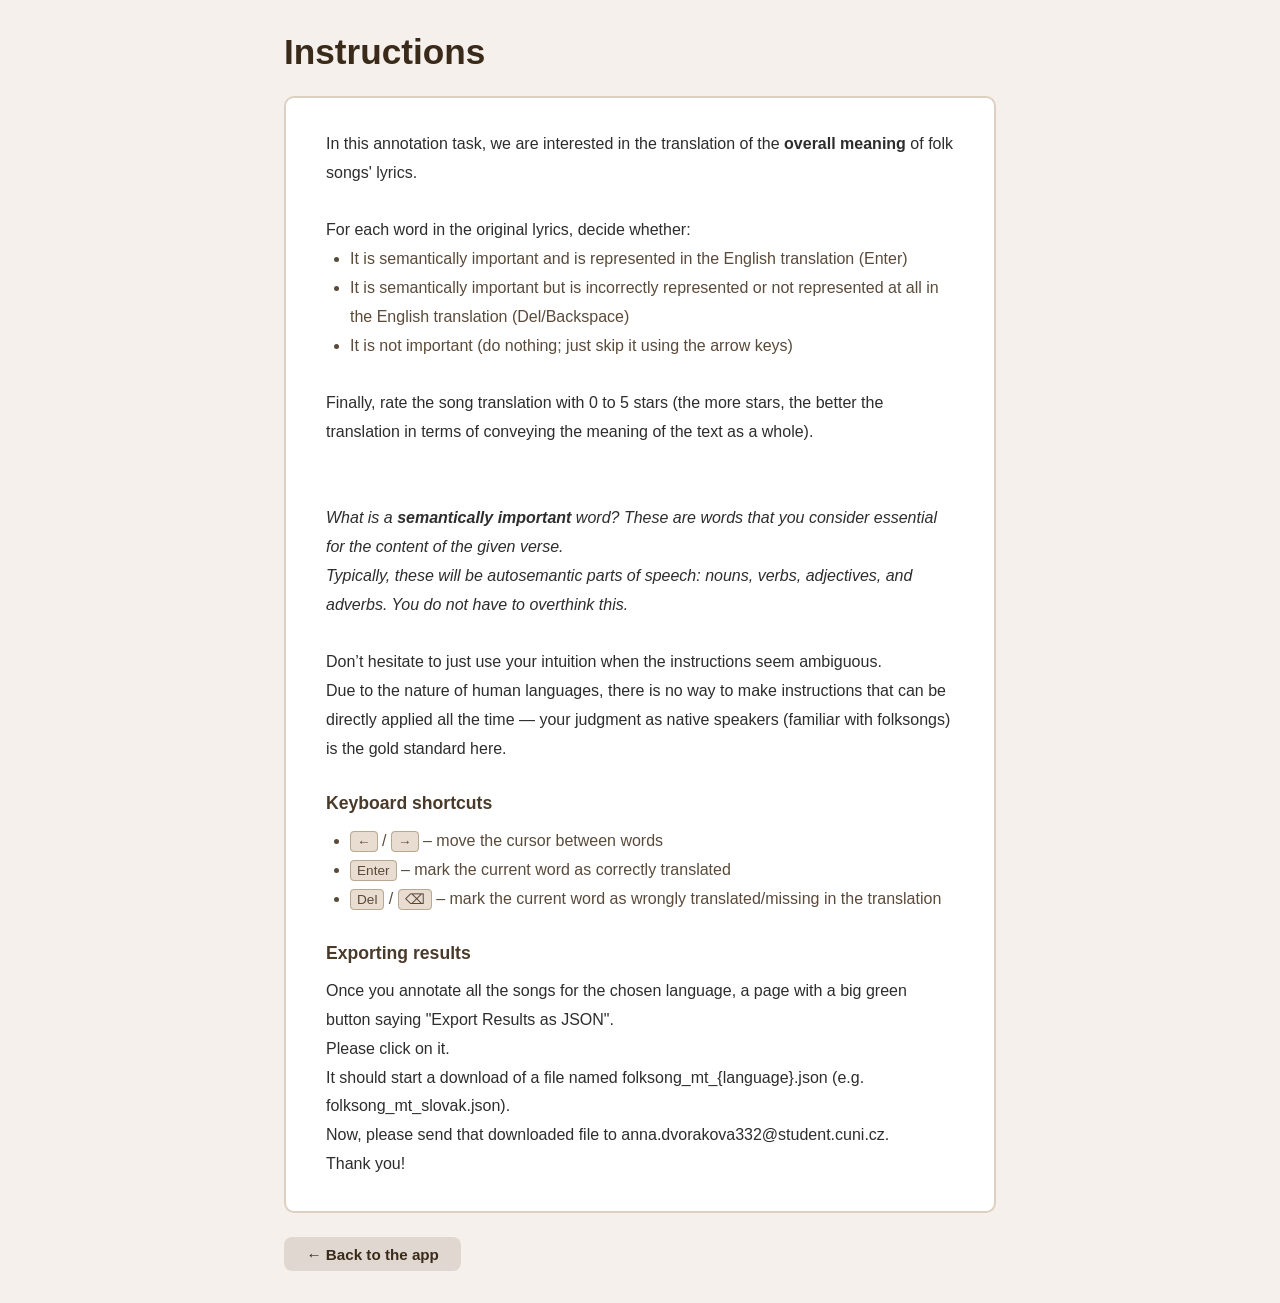
==== instructions.html @ 1cfa3228 "doc: clarify instructions" ====
<!DOCTYPE html>
<html lang="en">
<head>
  <meta charset="UTF-8">
  <meta name="viewport" content="width=device-width, initial-scale=1.0">
  <title>Instructions – Folksong MT Evaluation</title>
  <link rel="stylesheet" href="css/style.css">
</head>
<body>

  <div class="screen active">
    <div class="container instructions-container">
      <h1>Instructions</h1>

      <div class="instructions-content">
        In this annotation task, we are interested in the translation of the <b>overall meaning</b> of folk songs' lyrics.
        <br><br>
      For each word in the original lyrics, decide whether:<br>
        <ul>
          <li> It is semantically important and is represented in the English translation (Enter) </li>
          <li> It is semantically important but is incorrectly represented or not represented at all in the English translation (Del/Backspace)  </li>
          <li> It is not important (do nothing; just skip it using the arrow keys) </li>
        </ul>
        <br>
        Finally, rate the song translation with 0 to 5 stars (the more stars, the better the translation in terms of conveying the meaning of the text as a whole). <br>
        <br><br>
        <i>What is a <b>semantically important</b> word? These are words that you consider essential for the content of the given verse. <br>
        Typically, these will be autosemantic parts of speech: nouns, verbs, adjectives, and adverbs. You do not have to overthink this.</i> <br><br>
        
        Don’t hesitate to just use your intuition when the instructions seem ambiguous. <br>
        Due to the nature of human languages, 
        there is no way to make instructions that can be directly applied all the time — your judgment as native speakers (familiar with folksongs) 
        is the gold standard here.

        <h2>Keyboard shortcuts</h2>
        <ul>
          <li><kbd>←</kbd> / <kbd>→</kbd> – move the cursor between words</li>
          <li><kbd>Enter</kbd> – mark the current word as correctly translated</li>
          <li><kbd>Del</kbd> / <kbd>⌫</kbd> – mark the current word as wrongly translated/missing in the translation</li>
        </ul>

        <h2>Exporting results</h2>
        Once you annotate all the songs for the chosen language, a page with a big green button saying "Export Results as JSON". <br>
        Please click on it. <br> 
        It should start a download of a file named folksong_mt_{language}.json (e.g. folksong_mt_slovak.json). <br>
        Now, please send that downloaded file to anna.dvorakova332@student.cuni.cz. <br>
        Thank you!

      </div>
      <!-- ══════════════════════════════════════════════════════════════════ -->

      <a href="index.html" class="back-to-app-btn">← Back to the app</a>
    </div>
  </div>

</body>
</html>
---- css/style.css ----
*, *::before, *::after {
  box-sizing: border-box;
  margin: 0;
  padding: 0;
}

body {
  font-family: 'Segoe UI', Tahoma, Geneva, Verdana, sans-serif;
  background: #f5f0eb;
  color: #2d2d2d;
  min-height: 100vh;
}

.screen {
  display: none;
  min-height: 100vh;
}

.screen.active {
  display: block;
}

.container {
  max-width: 1100px;
  margin: 0 auto;
  padding: 2rem 1.5rem;
}

/* ── Language selection screen ── */
#lang-screen .container {
  display: flex;
  flex-direction: column;
  align-items: center;
  justify-content: center;
  min-height: 100vh;
  gap: 1.5rem;
}

h1 {
  font-size: 2.2rem;
  color: #3a2a1a;
}

.subtitle {
  color: #7a6a5a;
  font-size: 1.1rem;
}

.lang-form {
  display: flex;
  flex-direction: column;
  align-items: center;
  gap: 1rem;
  background: #fff;
  padding: 2rem 2.5rem;
  border-radius: 12px;
  box-shadow: 0 4px 20px rgba(0,0,0,0.1);
  min-width: 320px;
}

.lang-form label {
  font-size: 1rem;
  font-weight: 600;
  color: #4a3a2a;
}

select {
  width: 100%;
  padding: 0.6rem 1rem;
  border: 2px solid #c8b8a0;
  border-radius: 8px;
  font-size: 1rem;
  background: #faf7f3;
  color: #2d2d2d;
  cursor: pointer;
  outline: none;
  transition: border-color 0.2s;
}

select:focus {
  border-color: #8b5e3c;
}

button {
  padding: 0.65rem 1.8rem;
  border: none;
  border-radius: 8px;
  font-size: 1rem;
  cursor: pointer;
  transition: background 0.2s, transform 0.1s;
}

button:active {
  transform: scale(0.97);
}

#start-btn {
  background: #8b5e3c;
  color: #fff;
  width: 100%;
  font-weight: 600;
}

#start-btn:disabled {
  background: #c8b8a0;
  cursor: not-allowed;
}

#start-btn:not(:disabled):hover {
  background: #6e4a2c;
}

.resume-notice {
  background: #fff8e8;
  border: 1px solid #e0c880;
  border-radius: 8px;
  padding: 1rem 1.5rem;
  text-align: center;
  font-size: 0.95rem;
}

.resume-notice button {
  padding: 0.35rem 1rem;
  margin: 0 0.25rem;
  font-size: 0.9rem;
}

#resume-btn  { background: #8b5e3c; color: #fff; }
#resume-btn:hover  { background: #6e4a2c; }
#restart-btn { background: #e0e0e0; color: #333; }
#restart-btn:hover { background: #c8c8c8; }

.hidden { display: none !important; }

/* Instructions link on the language-selection screen */
.instructions-link {
  display: inline-block;
  padding: 0.5rem 1.4rem;
  border-radius: 8px;
  font-size: 0.95rem;
  background: #e0d8d0;
  color: #3a2a1a;
  text-decoration: none;
  font-weight: 600;
  transition: background 0.2s;
}

.instructions-link:hover { background: #c8c0b8; }

/* ── Evaluation screen ── */
.eval-header {
  display: flex;
  justify-content: space-between;
  align-items: center;
  flex-wrap: wrap;
  gap: 0.75rem;
  padding-bottom: 1rem;
  border-bottom: 2px solid #ddd0c0;
  margin-bottom: 1.5rem;
}

.song-title {
  font-size: 1.3rem;
  font-weight: 700;
  color: #3a2a1a;
}

.progress-label {
  font-size: 0.95rem;
  color: #7a6a5a;
  margin-left: 0.75rem;
}

.controls-info {
  display: flex;
  align-items: center;
  gap: 0.75rem;
  flex-wrap: wrap;
}

.key-hint {
  font-size: 0.9rem;
  color: #5a4a3a;
}

kbd {
  background: #e8ddd0;
  border: 1px solid #b8a890;
  border-radius: 4px;
  padding: 2px 6px;
  font-size: 0.85rem;
  font-family: inherit;
}

.export-btn, .change-lang-btn {
  padding: 0.4rem 1rem;
  font-size: 0.9rem;
  border-radius: 6px;
}

.export-btn {
  background: #4a7a4a;
  color: #fff;
}

.export-btn:hover { background: #386038; }

/* Instructions button in the eval-screen header */
.instructions-btn {
  display: inline-block;
  padding: 0.4rem 1rem;
  border-radius: 6px;
  font-size: 0.9rem;
  background: #e0d8d0;
  color: #3a2a1a;
  text-decoration: none;
  font-weight: 600;
  transition: background 0.2s;
}

.instructions-btn:hover { background: #c8c0b8; }

.change-lang-btn {
  background: #e0d8d0;
  color: #3a2a1a;
}

.change-lang-btn:hover { background: #c8c0b8; }

.panels {
  display: grid;
  grid-template-columns: 1fr 1fr;
  gap: 1.5rem;
}

@media (max-width: 680px) {
  .panels { grid-template-columns: 1fr; }
}

.panel h2 {
  font-size: 1rem;
  font-weight: 600;
  color: #7a6a5a;
  text-transform: uppercase;
  letter-spacing: 0.06em;
  margin-bottom: 0.75rem;
}

.text-box {
  background: #fff;
  border: 2px solid #ddd0c0;
  border-radius: 10px;
  padding: 1.25rem 1.5rem;
  font-size: 1.1rem;
  line-height: 1.9;
  min-height: 180px;
  word-break: break-word;
}

/* Word spans in original panel */
.word {
  display: inline-block;
  border-radius: 4px;
  padding: 0 2px;
  cursor: default;
  transition: background 0.15s;
}

.word.active {
  background: #ffe066;
  color: #2d2d2d;
  outline: 2px solid #e6a800;
  outline-offset: 1px;
  font-weight: 600;
}

/* Static semantic highlight (pre-coloured from source data) */
.word.highlighted {
  text-decoration: underline;
  text-decoration-color: #7a5af8;
  text-decoration-thickness: 2px;
  text-underline-offset: 3px;
}

/* User annotation: correct translation equivalent */
.word.marked-correct {
  background: #b8f0c0;
  color: #1a4a1a;
}

.word.marked-correct.active {
  background: #78e090;
  outline-color: #2a8a2a;
}

/* User annotation: wrong / missing translation equivalent */
.word.marked-wrong {
  background: #ffc8c8;
  color: #4a1a1a;
}

.word.marked-wrong.active {
  background: #ff9090;
  outline-color: #aa2222;
}

/* ── Overall translation rating ── */
.rating-section {
  grid-column: 1 / -1;
  display: flex;
  align-items: center;
  gap: 1rem;
  padding: 0.5rem 0;
}

.rating-label {
  font-size: 0.95rem;
  font-weight: 600;
  color: #5a4a3a;
}

.star-rating {
  display: flex;
  gap: 0.2rem;
}

.star {
  background: none;
  border: none;
  font-size: 2rem;
  color: #d0c0b0;
  cursor: pointer;
  padding: 0 0.1rem;
  line-height: 1;
  transition: color 0.1s, transform 0.1s;
}

.star:hover,
.star.hovered {
  color: #f0a800;
  transform: scale(1.2);
}

.star.selected {
  color: #e8920a;
}

/* ── Completion screen ── */
#done-screen .container {
  display: flex;
  flex-direction: column;
  align-items: center;
  justify-content: center;
  min-height: 100vh;
  gap: 1.5rem;
  text-align: center;
}

#done-screen p {
  color: #5a4a3a;
  font-size: 1.1rem;
}

#export-final-btn {
  background: #4a7a4a;
  color: #fff;
  font-weight: 600;
}

#export-final-btn:hover { background: #386038; }

#back-btn {
  background: #e0d8d0;
  color: #3a2a1a;
}

#back-btn:hover { background: #c8c0b8; }

/* ── Instructions page ── */
.instructions-container {
  max-width: 760px;
}

.instructions-content {
  background: #fff;
  border: 2px solid #ddd0c0;
  border-radius: 10px;
  padding: 2rem 2.5rem;
  margin-top: 1.5rem;
  line-height: 1.8;
}

.instructions-content h2 {
  font-size: 1.1rem;
  font-weight: 700;
  color: #4a3a2a;
  margin: 1.5rem 0 0.5rem;
}

.instructions-content h2:first-child {
  margin-top: 0;
}

.instructions-content p,
.instructions-content li {
  color: #5a4a3a;
  font-size: 1rem;
}

.instructions-content ol,
.instructions-content ul {
  padding-left: 1.5rem;
}

.back-to-app-btn {
  display: inline-block;
  margin-top: 1.5rem;
  padding: 0.55rem 1.4rem;
  border-radius: 8px;
  font-size: 0.95rem;
  background: #e0d8d0;
  color: #3a2a1a;
  text-decoration: none;
  font-weight: 600;
  transition: background 0.2s;
}

.back-to-app-btn:hover { background: #c8c0b8; }
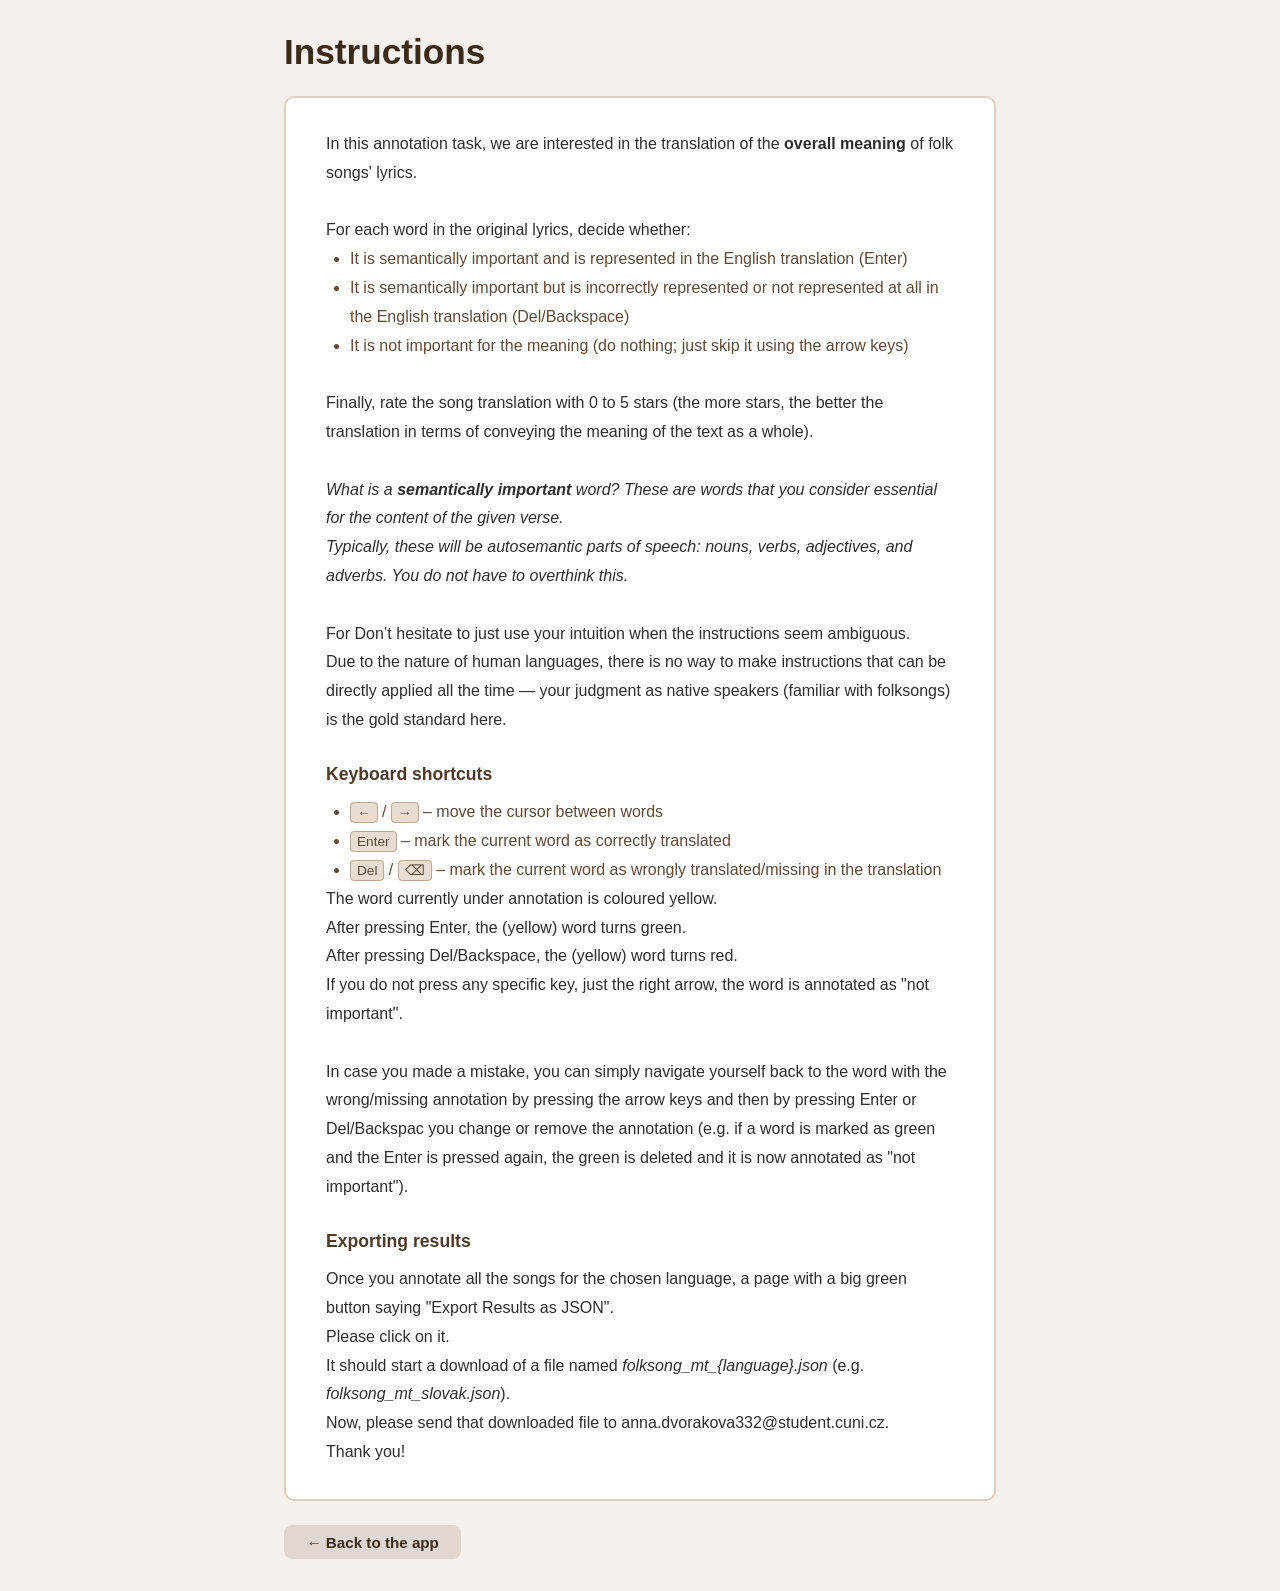
==== commit 69076a50: "doc: even more clear instructions" ====
--- a/instructions.html
+++ b/instructions.html
@@ -19,13 +19,15 @@
         <ul>
           <li> It is semantically important and is represented in the English translation (Enter) </li>
           <li> It is semantically important but is incorrectly represented or not represented at all in the English translation (Del/Backspace)  </li>
-          <li> It is not important (do nothing; just skip it using the arrow keys) </li>
+          <li> It is not important for the meaning (do nothing; just skip it using the arrow keys) </li>
         </ul>
         <br>
-        Finally, rate the song translation with 0 to 5 stars (the more stars, the better the translation in terms of conveying the meaning of the text as a whole). <br>
+        Finally, rate the song translation with 0 to 5 stars (the more stars, the better the translation in terms of conveying the meaning of the text as a whole).
         <br><br>
         <i>What is a <b>semantically important</b> word? These are words that you consider essential for the content of the given verse. <br>
         Typically, these will be autosemantic parts of speech: nouns, verbs, adjectives, and adverbs. You do not have to overthink this.</i> <br><br>
+        
+        For 
         
         Don’t hesitate to just use your intuition when the instructions seem ambiguous. <br>
         Due to the nature of human languages, 
@@ -38,16 +40,23 @@
           <li><kbd>Enter</kbd> – mark the current word as correctly translated</li>
           <li><kbd>Del</kbd> / <kbd>⌫</kbd> – mark the current word as wrongly translated/missing in the translation</li>
         </ul>
-
+        The word currently under annotation is coloured yellow. <br>
+        After pressing Enter, the (yellow) word turns green. <br>
+        After pressing Del/Backspace, the (yellow) word turns red. <br>
+        If you do not press any specific key, just the right arrow, the word is annotated as "not important". <br><br>
+        In case you made a mistake, you can simply navigate yourself back to the word with the wrong/missing annotation by pressing the arrow keys 
+        and then by pressing Enter or Del/Backspac you change or remove the annotation (e.g. if a word is marked as green and the Enter is pressed again, the green is deleted
+        and it is now annotated as "not important").
+        <br>
+        
         <h2>Exporting results</h2>
         Once you annotate all the songs for the chosen language, a page with a big green button saying "Export Results as JSON". <br>
         Please click on it. <br> 
-        It should start a download of a file named folksong_mt_{language}.json (e.g. folksong_mt_slovak.json). <br>
+        It should start a download of a file named <i>folksong_mt_{language}.json</i> (e.g. <i>folksong_mt_slovak.json</i>). <br>
         Now, please send that downloaded file to anna.dvorakova332@student.cuni.cz. <br>
         Thank you!
 
       </div>
-      <!-- ══════════════════════════════════════════════════════════════════ -->
 
       <a href="index.html" class="back-to-app-btn">← Back to the app</a>
     </div>
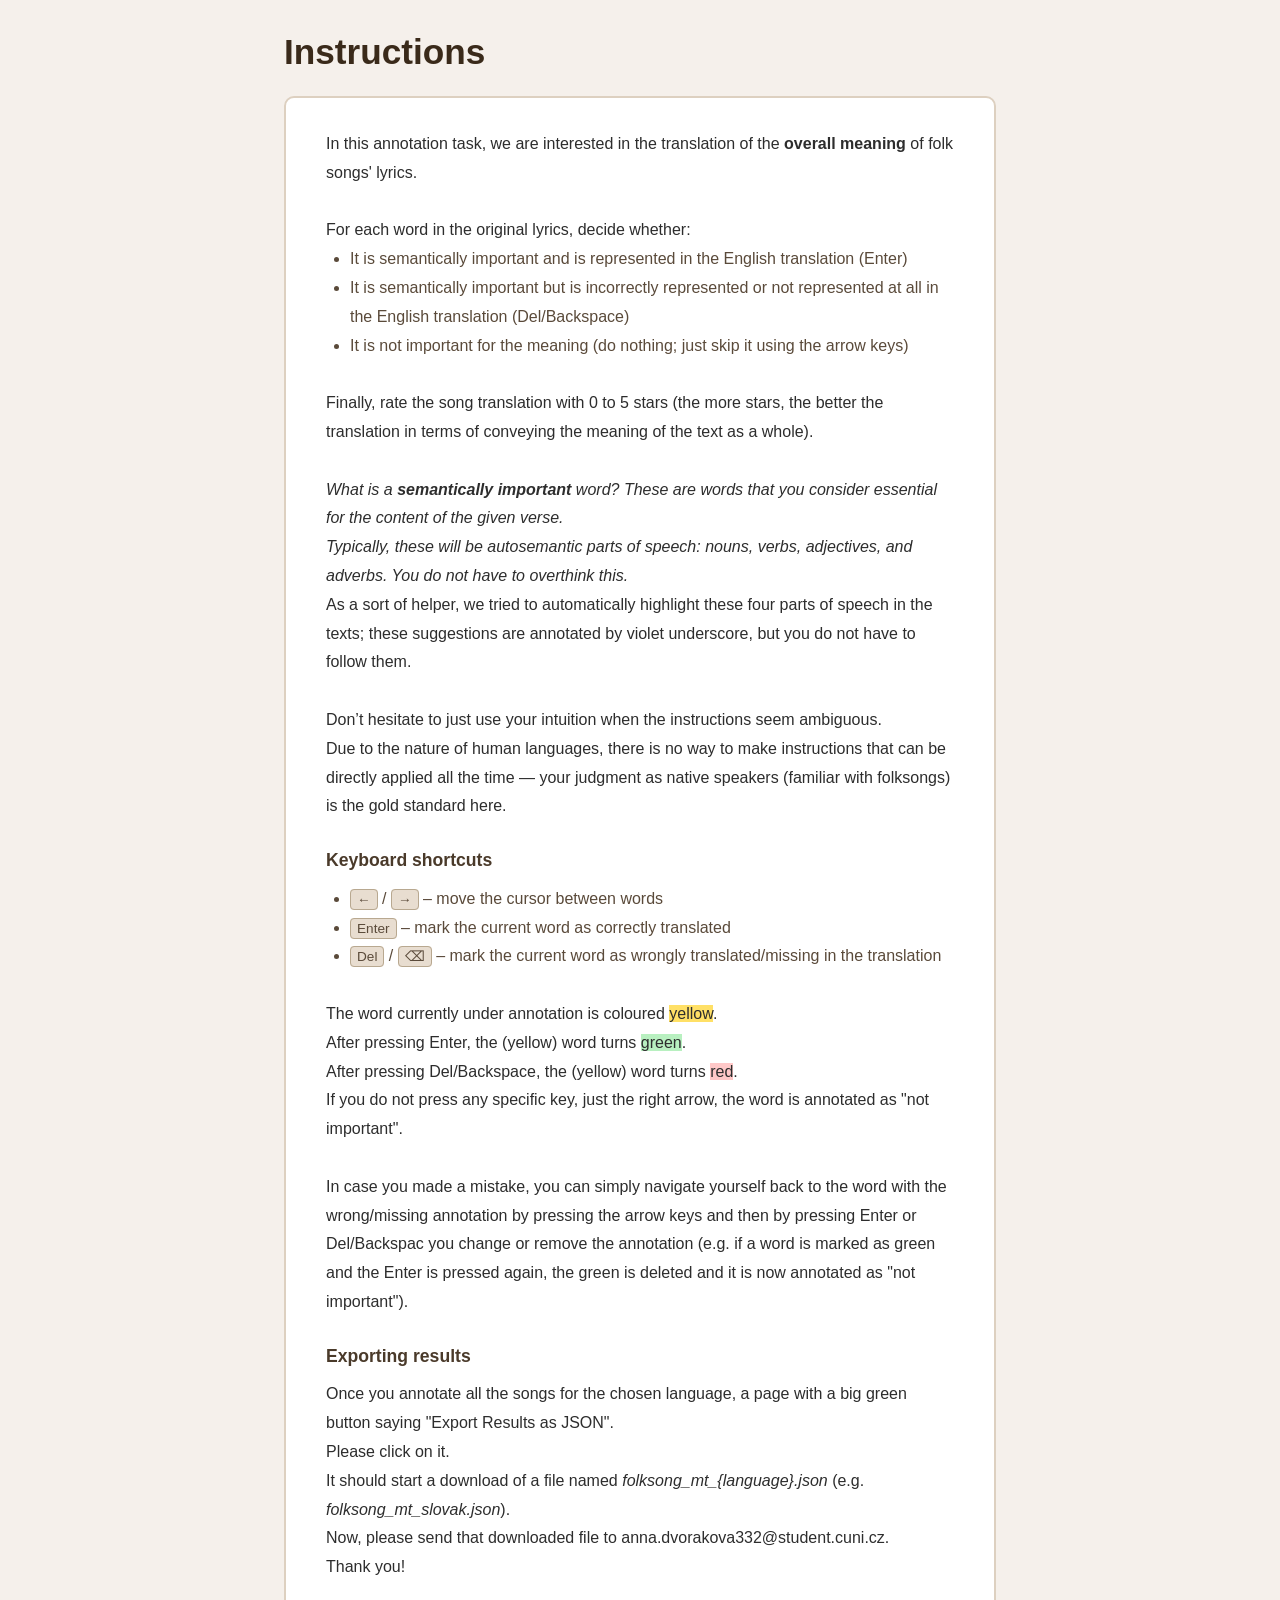
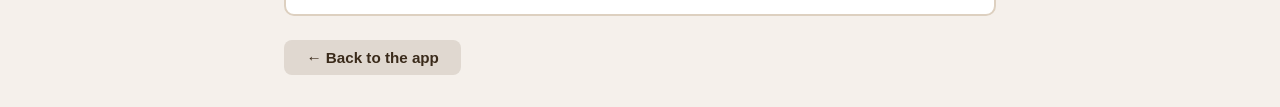
==== commit 521f123b: "doc: final touches instructions" ====
--- a/instructions.html
+++ b/instructions.html
@@ -25,9 +25,9 @@
         Finally, rate the song translation with 0 to 5 stars (the more stars, the better the translation in terms of conveying the meaning of the text as a whole).
         <br><br>
         <i>What is a <b>semantically important</b> word? These are words that you consider essential for the content of the given verse. <br>
-        Typically, these will be autosemantic parts of speech: nouns, verbs, adjectives, and adverbs. You do not have to overthink this.</i> <br><br>
-        
-        For 
+        Typically, these will be autosemantic parts of speech: nouns, verbs, adjectives, and adverbs. You do not have to overthink this.</i> <br>
+        As a sort of helper, we tried to automatically highlight these four parts of speech in the texts; these suggestions are annotated by violet underscore, 
+        but you do not have to follow them. <br><br>
         
         Don’t hesitate to just use your intuition when the instructions seem ambiguous. <br>
         Due to the nature of human languages, 
@@ -40,9 +40,10 @@
           <li><kbd>Enter</kbd> – mark the current word as correctly translated</li>
           <li><kbd>Del</kbd> / <kbd>⌫</kbd> – mark the current word as wrongly translated/missing in the translation</li>
         </ul>
-        The word currently under annotation is coloured yellow. <br>
-        After pressing Enter, the (yellow) word turns green. <br>
-        After pressing Del/Backspace, the (yellow) word turns red. <br>
+        <br>
+        The word currently under annotation is coloured <span style="background-color: #ffe066;">yellow</span>. <br>
+        After pressing Enter, the (yellow) word turns <span style="background-color: #b8f0c0;">green</span>. <br>
+        After pressing Del/Backspace, the (yellow) word turns <span style="background-color: #ffc8c8;">red</span>. <br>
         If you do not press any specific key, just the right arrow, the word is annotated as "not important". <br><br>
         In case you made a mistake, you can simply navigate yourself back to the word with the wrong/missing annotation by pressing the arrow keys 
         and then by pressing Enter or Del/Backspac you change or remove the annotation (e.g. if a word is marked as green and the Enter is pressed again, the green is deleted
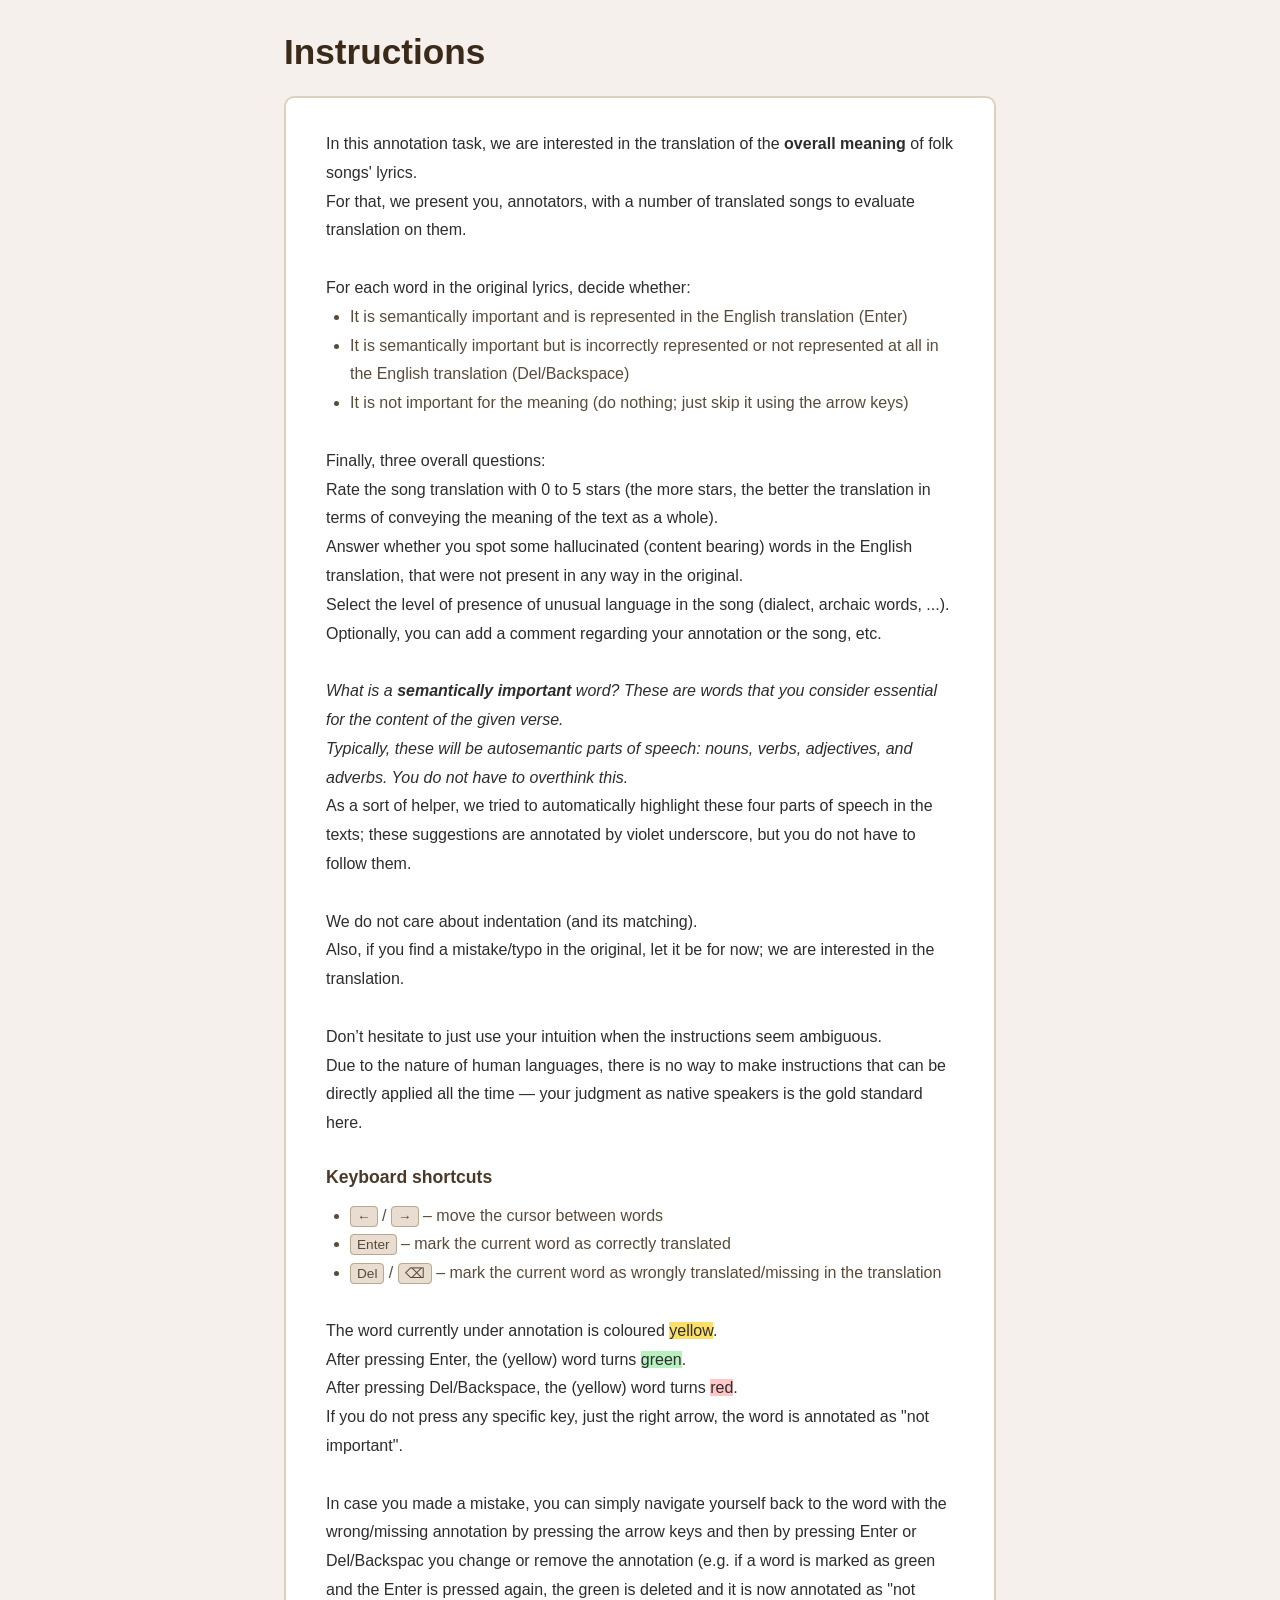
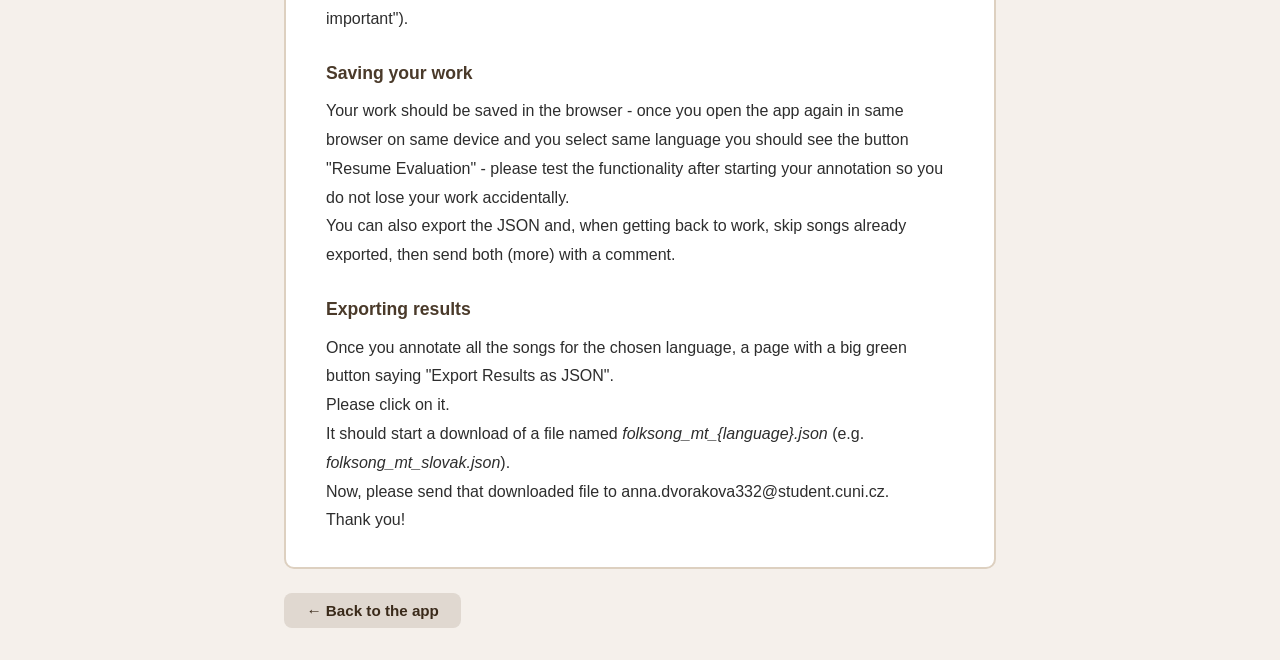
==== commit 9b7e9d1c: "doc: enhance instructions for annotation task" ====
--- a/instructions.html
+++ b/instructions.html
@@ -13,7 +13,8 @@
       <h1>Instructions</h1>
 
       <div class="instructions-content">
-        In this annotation task, we are interested in the translation of the <b>overall meaning</b> of folk songs' lyrics.
+        In this annotation task, we are interested in the translation of the <b>overall meaning</b> of folk songs' lyrics. <br>
+        For that, we present you, annotators, with a number of translated songs to evaluate translation on them. 
         <br><br>
       For each word in the original lyrics, decide whether:<br>
         <ul>
@@ -22,17 +23,22 @@
           <li> It is not important for the meaning (do nothing; just skip it using the arrow keys) </li>
         </ul>
         <br>
-        Finally, rate the song translation with 0 to 5 stars (the more stars, the better the translation in terms of conveying the meaning of the text as a whole).
+        Finally, three overall questions: <br>
+        Rate the song translation with 0 to 5 stars (the more stars, the better the translation in terms of conveying the meaning of the text as a whole). <br>
+        Answer whether you spot some hallucinated (content bearing) words in the English translation, that were not present in any way in the original. <br>
+        Select the level of presence of unusual language in the song (dialect, archaic words, ...). <br>
+        Optionally, you can add a comment regarding your annotation or the song, etc.
         <br><br>
         <i>What is a <b>semantically important</b> word? These are words that you consider essential for the content of the given verse. <br>
         Typically, these will be autosemantic parts of speech: nouns, verbs, adjectives, and adverbs. You do not have to overthink this.</i> <br>
         As a sort of helper, we tried to automatically highlight these four parts of speech in the texts; these suggestions are annotated by violet underscore, 
         but you do not have to follow them. <br><br>
-        
+        We do not care about indentation (and its matching). <br>
+        Also, if you find a mistake/typo in the original, let it be for now; we are interested in the translation.
+        <br><br>
         Don’t hesitate to just use your intuition when the instructions seem ambiguous. <br>
         Due to the nature of human languages, 
-        there is no way to make instructions that can be directly applied all the time — your judgment as native speakers (familiar with folksongs) 
-        is the gold standard here.
+        there is no way to make instructions that can be directly applied all the time — your judgment as native speakers is the gold standard here.
 
         <h2>Keyboard shortcuts</h2>
         <ul>
@@ -49,6 +55,11 @@
         and then by pressing Enter or Del/Backspac you change or remove the annotation (e.g. if a word is marked as green and the Enter is pressed again, the green is deleted
         and it is now annotated as "not important").
         <br>
+
+        <h2>Saving your work</h2>
+        Your work should be saved in the browser - once you open the app again in same browser on same device and you select same language you should 
+        see the button "Resume Evaluation" - please test the functionality after starting your annotation so you do not lose your work accidentally. <br>
+        You can also export the JSON and, when getting back to work, skip songs already exported, then send both (more) with a comment.
         
         <h2>Exporting results</h2>
         Once you annotate all the songs for the chosen language, a page with a big green button saying "Export Results as JSON". <br>
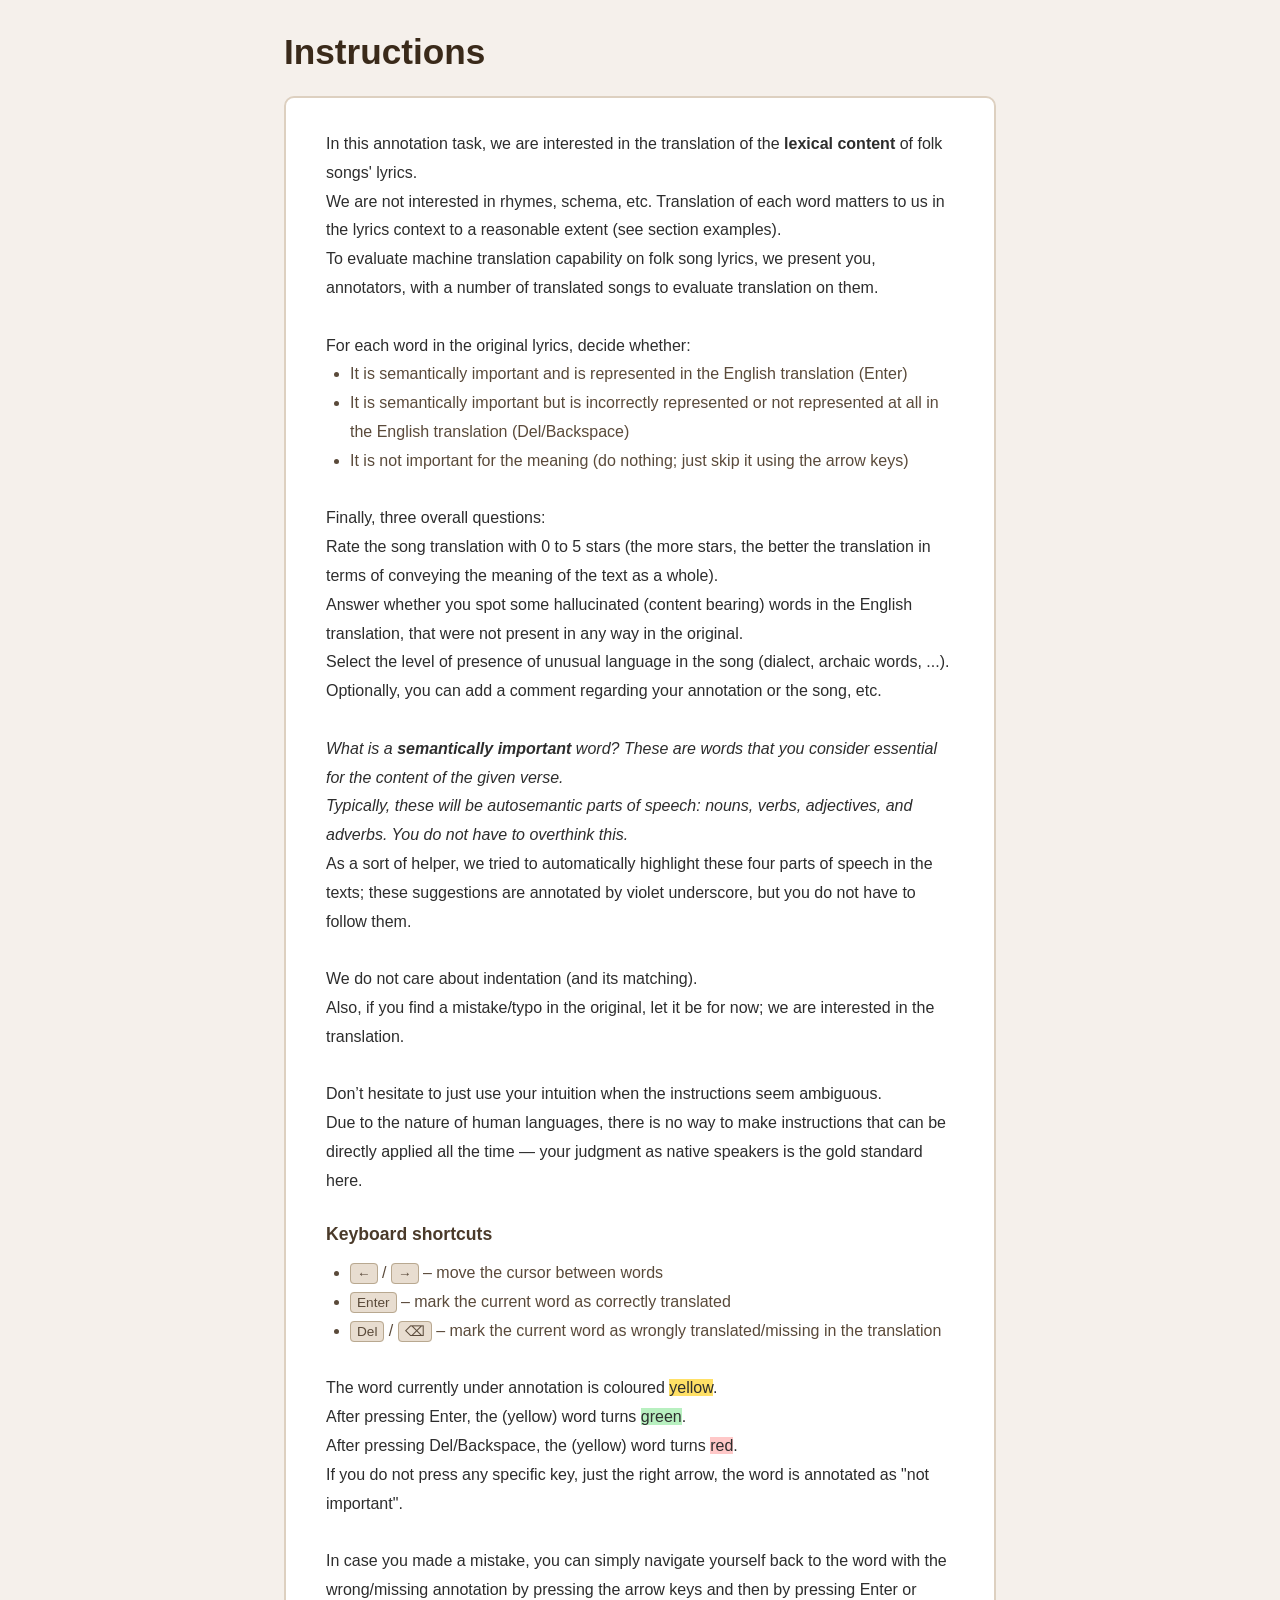
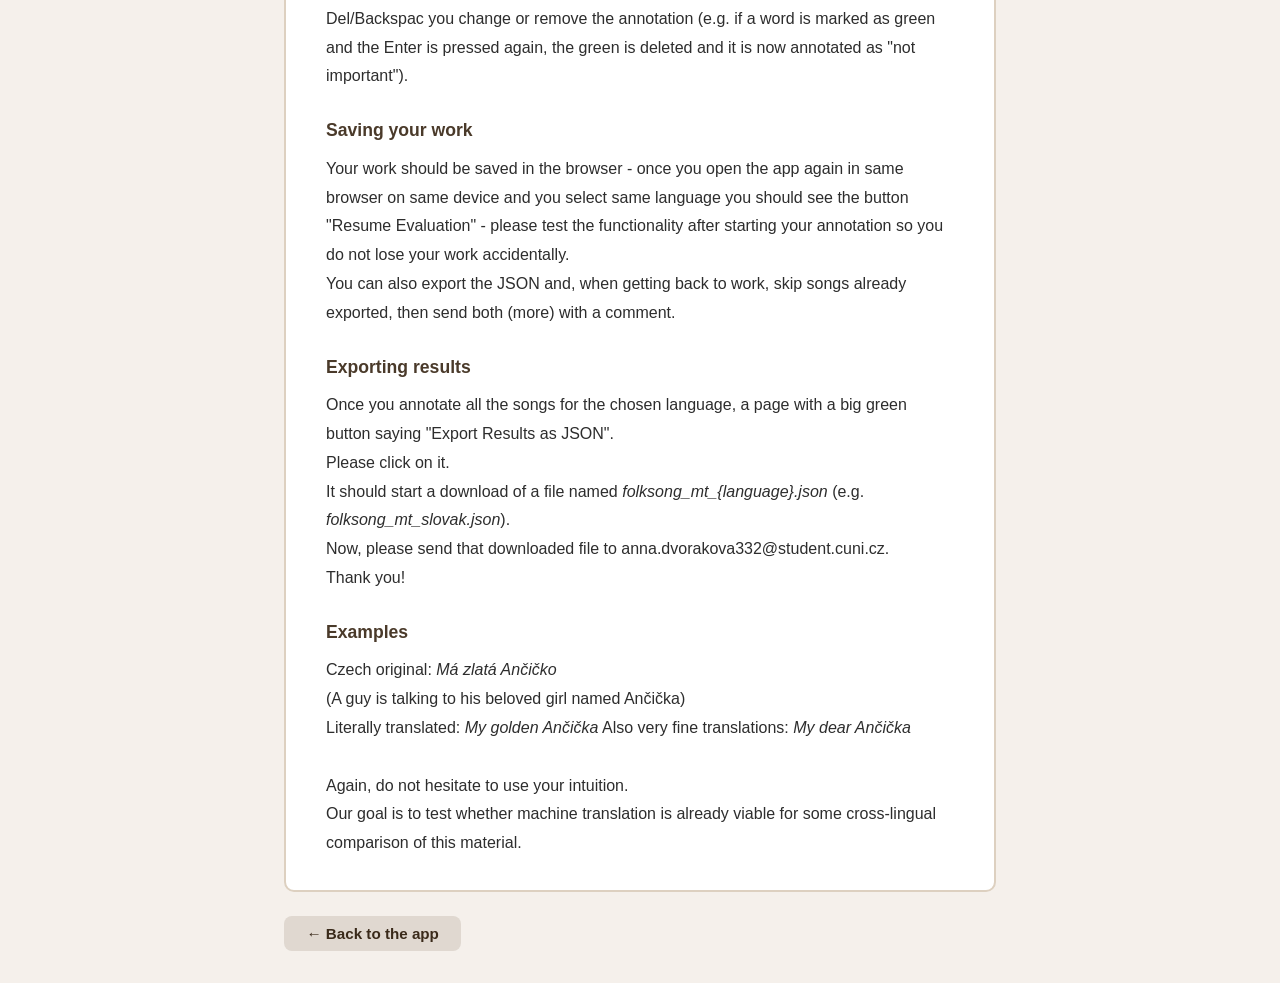
==== commit c72ecb49: "doc: revise instructions and add examples section" ====
--- a/instructions.html
+++ b/instructions.html
@@ -13,8 +13,9 @@
       <h1>Instructions</h1>
 
       <div class="instructions-content">
-        In this annotation task, we are interested in the translation of the <b>overall meaning</b> of folk songs' lyrics. <br>
-        For that, we present you, annotators, with a number of translated songs to evaluate translation on them. 
+        In this annotation task, we are interested in the translation of the <b>lexical content</b> of folk songs' lyrics. <br>
+        We are not interested in rhymes, schema, etc. Translation of each word matters to us in the lyrics context to a reasonable extent (see section examples). <br>
+        To evaluate machine translation capability on folk song lyrics, we present you, annotators, with a number of translated songs to evaluate translation on them. 
         <br><br>
       For each word in the original lyrics, decide whether:<br>
         <ul>
@@ -59,7 +60,7 @@
         <h2>Saving your work</h2>
         Your work should be saved in the browser - once you open the app again in same browser on same device and you select same language you should 
         see the button "Resume Evaluation" - please test the functionality after starting your annotation so you do not lose your work accidentally. <br>
-        You can also export the JSON and, when getting back to work, skip songs already exported, then send both (more) with a comment.
+        You can also export the JSON and, when getting back to work, skip songs already exported, then send both (more) with a comment. <br>
         
         <h2>Exporting results</h2>
         Once you annotate all the songs for the chosen language, a page with a big green button saying "Export Results as JSON". <br>
@@ -68,6 +69,14 @@
         Now, please send that downloaded file to anna.dvorakova332@student.cuni.cz. <br>
         Thank you!
 
+        <h2>Examples</h2>
+        Czech original: <i>Má zlatá Ančičko</i> <br>
+        (A guy is talking to his beloved girl named Ančička) <br>
+        Literally translated: <i>My golden Ančička</i>
+        Also very fine translations: <i>My dear Ančička</i>
+        <br><br>
+        Again, do not hesitate to use your intuition. <br>
+        Our goal is to test whether machine translation is already viable for some cross-lingual comparison of this material.
       </div>
 
       <a href="index.html" class="back-to-app-btn">← Back to the app</a>
--- a/css/style.css
+++ b/css/style.css
@@ -111,24 +111,23 @@
 }
 
 .resume-notice {
-  background: #fff8e8;
-  border: 1px solid #e0c880;
-  border-radius: 8px;
-  padding: 1rem 1.5rem;
   text-align: center;
-  font-size: 0.95rem;
-}
-
-.resume-notice button {
-  padding: 0.35rem 1rem;
-  margin: 0 0.25rem;
-  font-size: 0.9rem;
-}
-
-#resume-btn  { background: #8b5e3c; color: #fff; }
-#resume-btn:hover  { background: #6e4a2c; }
-#restart-btn { background: #e0e0e0; color: #333; }
-#restart-btn:hover { background: #c8c8c8; }
+  margin-top: 0.4rem;
+}
+
+#restart-btn {
+  background: none;
+  border: none;
+  color: #7a6a5a;
+  font-size: 0.85rem;
+  text-decoration: underline;
+  cursor: pointer;
+  padding: 0.2rem 0.5rem;
+}
+
+#restart-btn:hover {
+  color: #4a3a2a;
+}
 
 .hidden { display: none !important; }
 
@@ -254,6 +253,7 @@
   font-size: 1.1rem;
   line-height: 1.9;
   min-height: 180px;
+  max-width: 650px;
   word-break: break-word;
 }
 
@@ -304,6 +304,90 @@
   outline-color: #aa2222;
 }
 
+/* ── Extra questions (hallucination, unusual language, comment) ── */
+.extra-question {
+  grid-column: 1 / -1;
+  display: flex;
+  align-items: flex-start;
+  gap: 1rem;
+  padding: 0.4rem 0;
+  flex-wrap: wrap;
+}
+
+.yn-group,
+.likert-group {
+  display: flex;
+  gap: 1.2rem;
+  flex-wrap: wrap;
+}
+
+.yn-group label,
+.likert-group label {
+  display: flex;
+  align-items: center;
+  gap: 0.35rem;
+  font-size: 1.15rem;
+  color: #3a2a1a;
+  cursor: pointer;
+}
+
+.yn-group input[type="radio"],
+.likert-group input[type="radio"] {
+  accent-color: #8b5e3c;
+  cursor: pointer;
+  width: 1.1rem;
+  height: 1.1rem;
+}
+
+#comment-box {
+  flex: 1;
+  min-width: 200px;
+  padding: 0.5rem 0.75rem;
+  border: 2px solid #ddd0c0;
+  border-radius: 8px;
+  font-size: 1.1rem;
+  font-family: inherit;
+  color: #2d2d2d;
+  background: #faf7f3;
+  resize: vertical;
+  transition: border-color 0.2s;
+}
+
+#comment-box:focus {
+  border-color: #8b5e3c;
+  outline: none;
+}
+
+/* ── Song navigation buttons ── */
+.song-nav-btns {
+  display: flex;
+  gap: 1rem;
+  justify-content: flex-end;
+  margin-top: 1.25rem;
+}
+
+.next-song-btn,
+.prev-song-btn {
+  padding: 0.65rem 1.8rem;
+  font-size: 1rem;
+  font-weight: 600;
+  border-radius: 8px;
+}
+
+.next-song-btn {
+  background: #8b5e3c;
+  color: #fff;
+}
+
+.next-song-btn:hover { background: #6e4a2c; }
+
+.prev-song-btn {
+  background: #e0d8d0;
+  color: #3a2a1a;
+}
+
+.prev-song-btn:hover { background: #c8c0b8; }
+
 /* ── Overall translation rating ── */
 .rating-section {
   grid-column: 1 / -1;
@@ -314,7 +398,7 @@
 }
 
 .rating-label {
-  font-size: 0.95rem;
+  font-size: 1.15rem;
   font-weight: 600;
   color: #5a4a3a;
 }
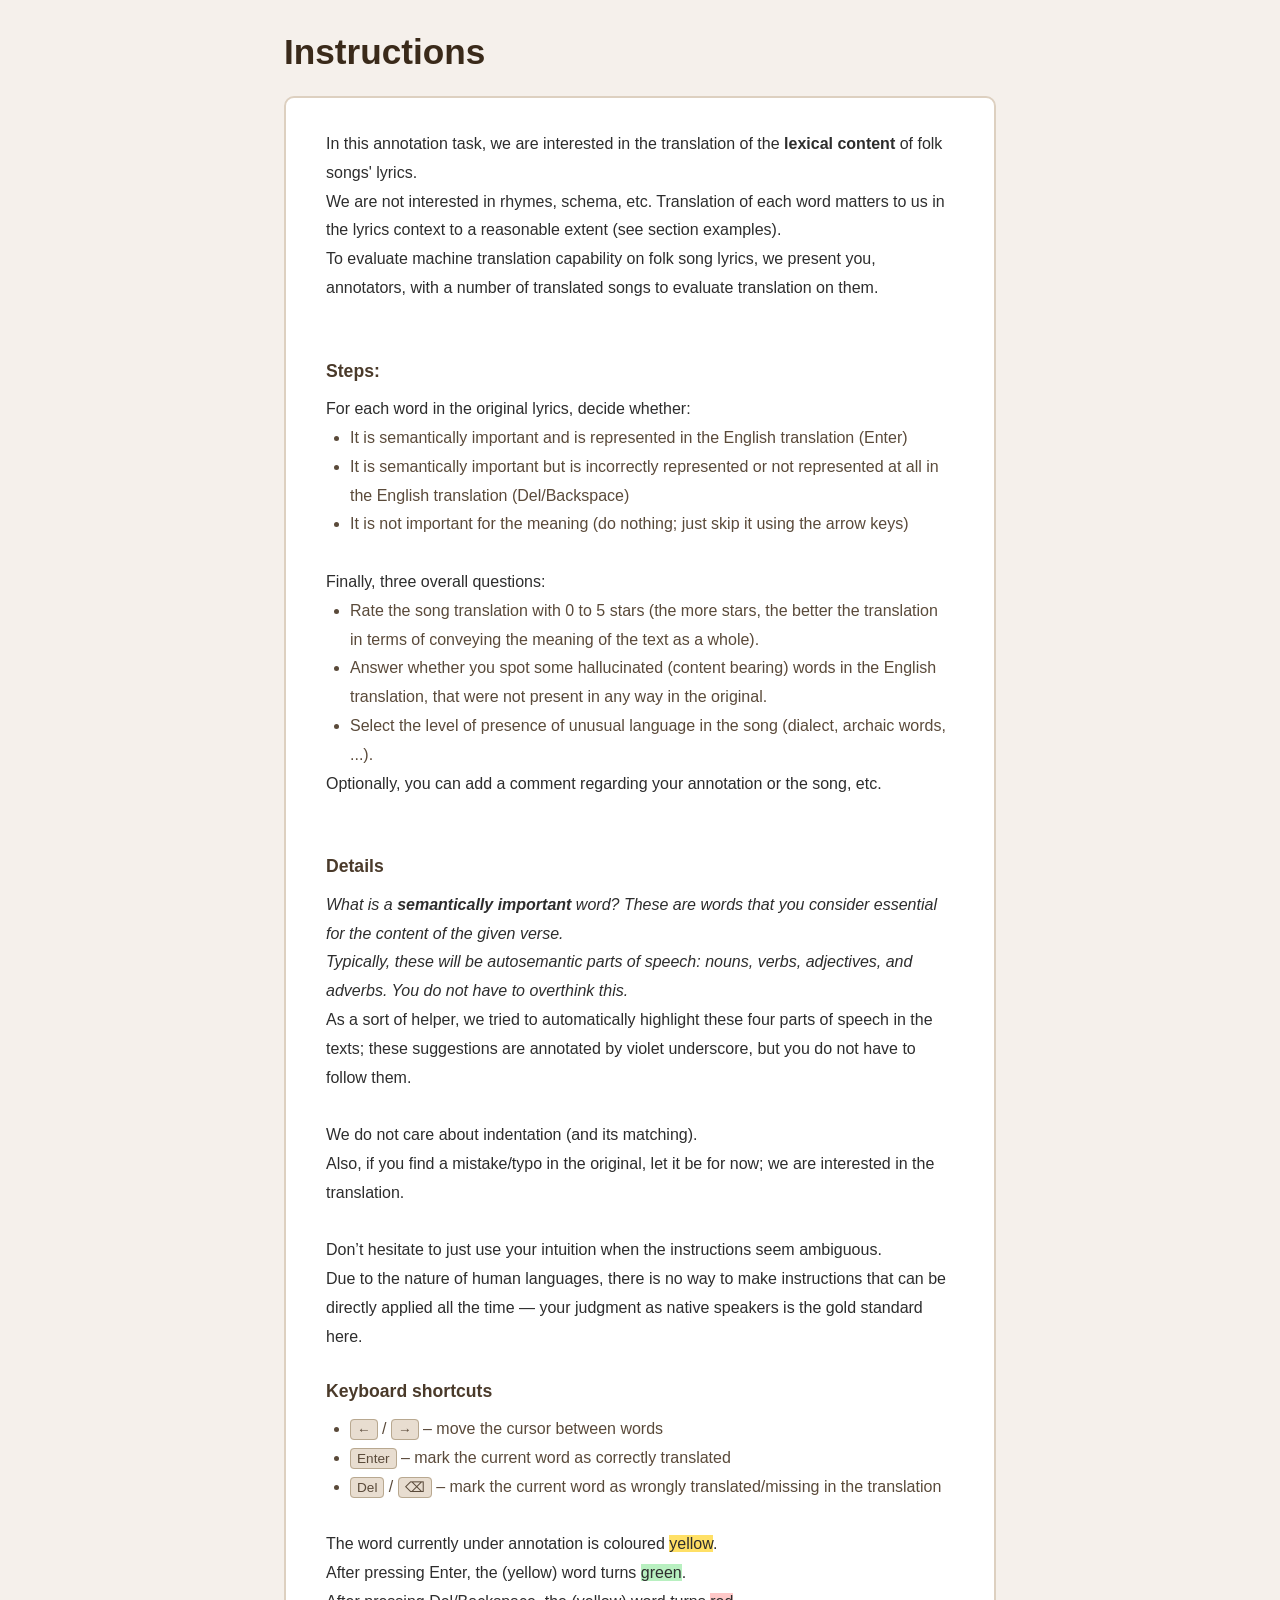
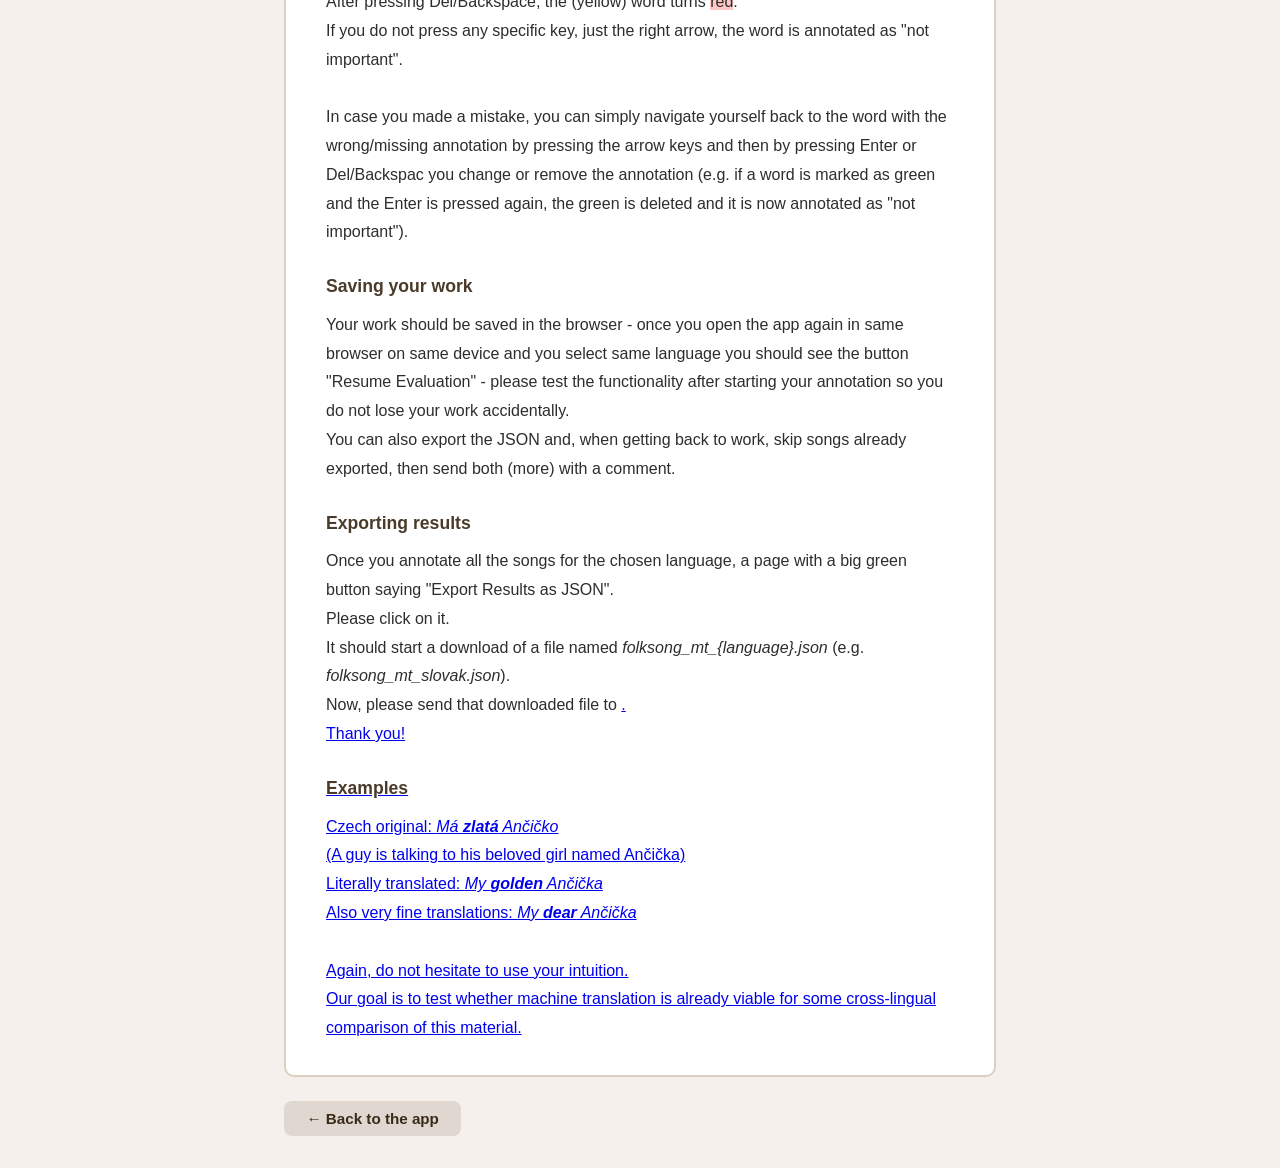
==== commit 3a30b507: "doc: enhance instructions again" ====
--- a/instructions.html
+++ b/instructions.html
@@ -17,6 +17,7 @@
         We are not interested in rhymes, schema, etc. Translation of each word matters to us in the lyrics context to a reasonable extent (see section examples). <br>
         To evaluate machine translation capability on folk song lyrics, we present you, annotators, with a number of translated songs to evaluate translation on them. 
         <br><br>
+      <h2>Steps:</h2>
       For each word in the original lyrics, decide whether:<br>
         <ul>
           <li> It is semantically important and is represented in the English translation (Enter) </li>
@@ -25,11 +26,14 @@
         </ul>
         <br>
         Finally, three overall questions: <br>
-        Rate the song translation with 0 to 5 stars (the more stars, the better the translation in terms of conveying the meaning of the text as a whole). <br>
-        Answer whether you spot some hallucinated (content bearing) words in the English translation, that were not present in any way in the original. <br>
-        Select the level of presence of unusual language in the song (dialect, archaic words, ...). <br>
-        Optionally, you can add a comment regarding your annotation or the song, etc.
+        <ul>
+          <li> Rate the song translation with 0 to 5 stars (the more stars, the better the translation in terms of conveying the meaning of the text as a whole). </li>
+          <li> Answer whether you spot some hallucinated (content bearing) words in the English translation, that were not present in any way in the original. </li>
+          <li> Select the level of presence of unusual language in the song (dialect, archaic words, ...). </li>
+        </ul>
+        Optionally, you can add a comment regarding your annotation or the song, etc. 
         <br><br>
+        <h2>Details</h2>
         <i>What is a <b>semantically important</b> word? These are words that you consider essential for the content of the given verse. <br>
         Typically, these will be autosemantic parts of speech: nouns, verbs, adjectives, and adverbs. You do not have to overthink this.</i> <br>
         As a sort of helper, we tried to automatically highlight these four parts of speech in the texts; these suggestions are annotated by violet underscore, 
@@ -66,14 +70,14 @@
         Once you annotate all the songs for the chosen language, a page with a big green button saying "Export Results as JSON". <br>
         Please click on it. <br> 
         It should start a download of a file named <i>folksong_mt_{language}.json</i> (e.g. <i>folksong_mt_slovak.json</i>). <br>
-        Now, please send that downloaded file to anna.dvorakova332@student.cuni.cz. <br>
+        Now, please send that downloaded file to <a href="mailto:anna.dvorakova332@student.cuni.cz">. <br>
         Thank you!
 
         <h2>Examples</h2>
-        Czech original: <i>Má zlatá Ančičko</i> <br>
+        Czech original: <i>Má <b>zlatá</b> Ančičko</i> <br>
         (A guy is talking to his beloved girl named Ančička) <br>
-        Literally translated: <i>My golden Ančička</i>
-        Also very fine translations: <i>My dear Ančička</i>
+        Literally translated: <i>My <b>golden</b> Ančička</i> <br>
+        Also very fine translations: <i>My <b>dear</b> Ančička</i>
         <br><br>
         Again, do not hesitate to use your intuition. <br>
         Our goal is to test whether machine translation is already viable for some cross-lingual comparison of this material.
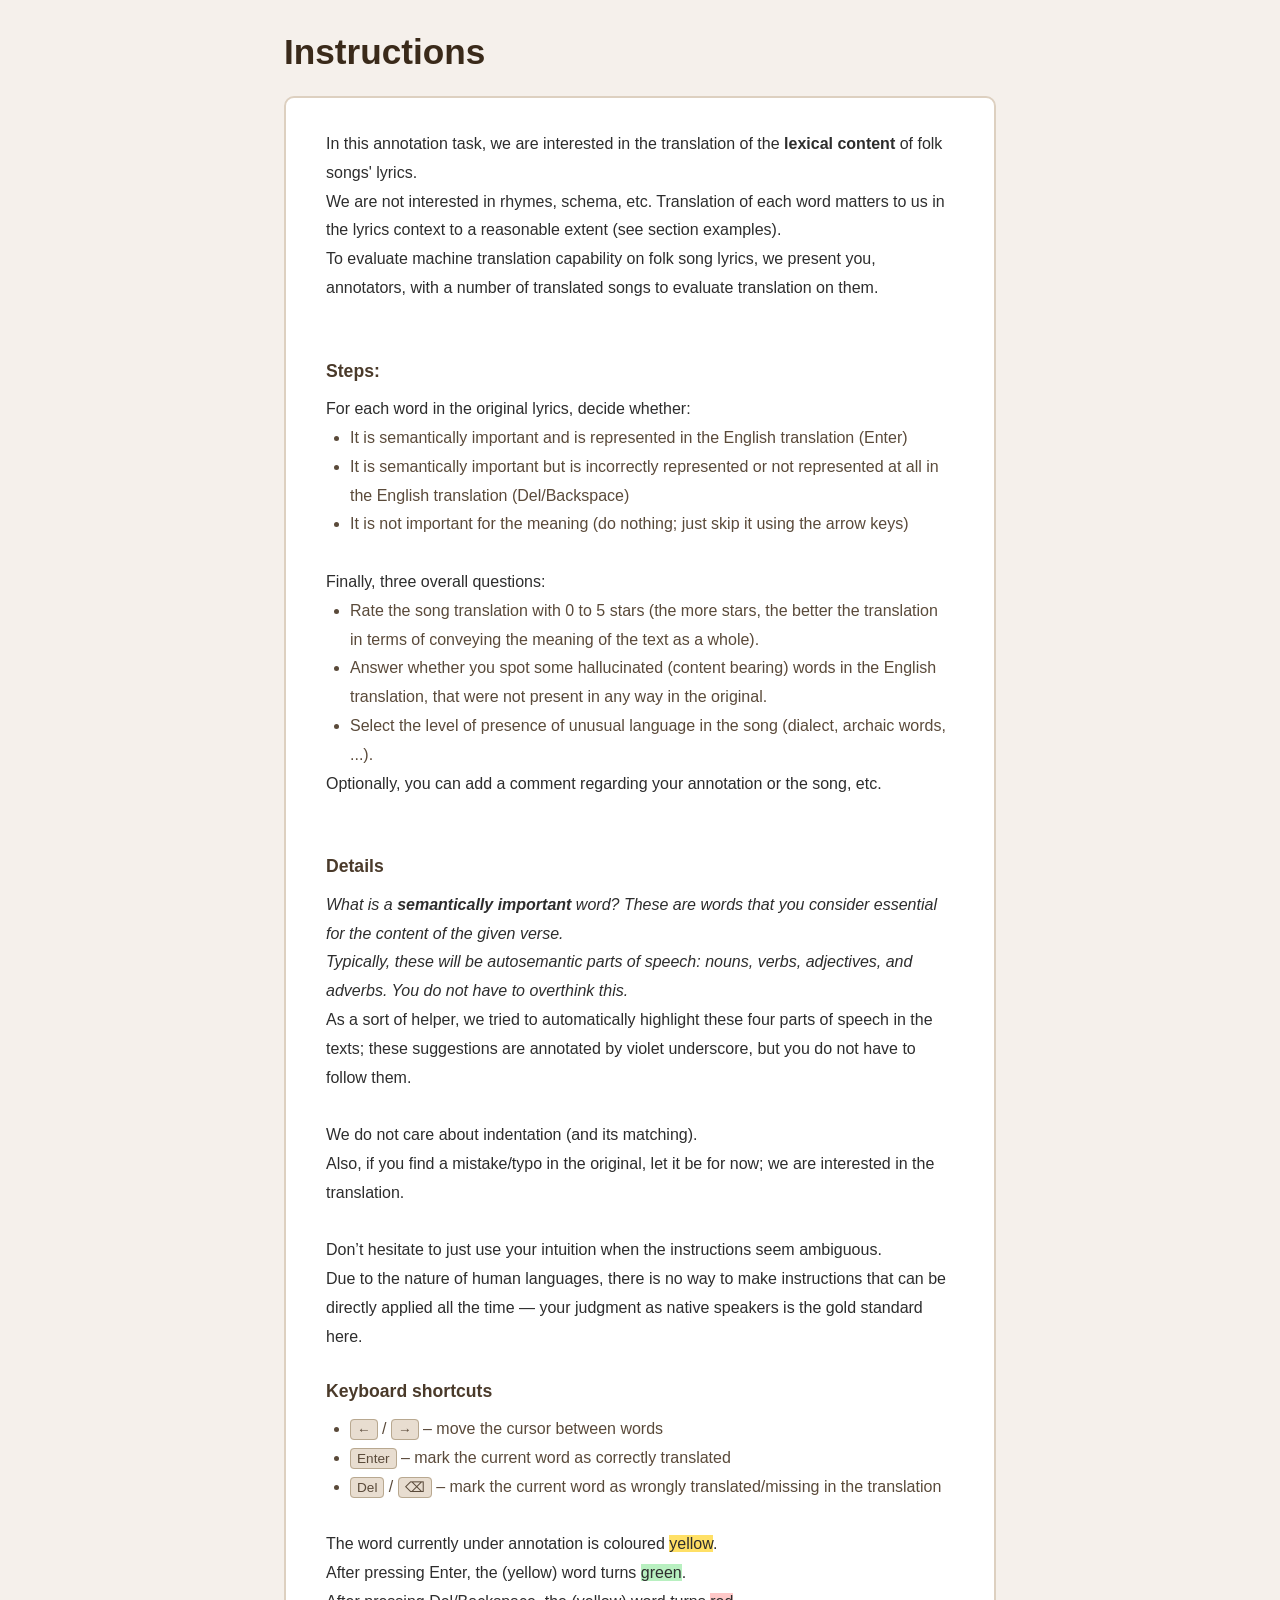
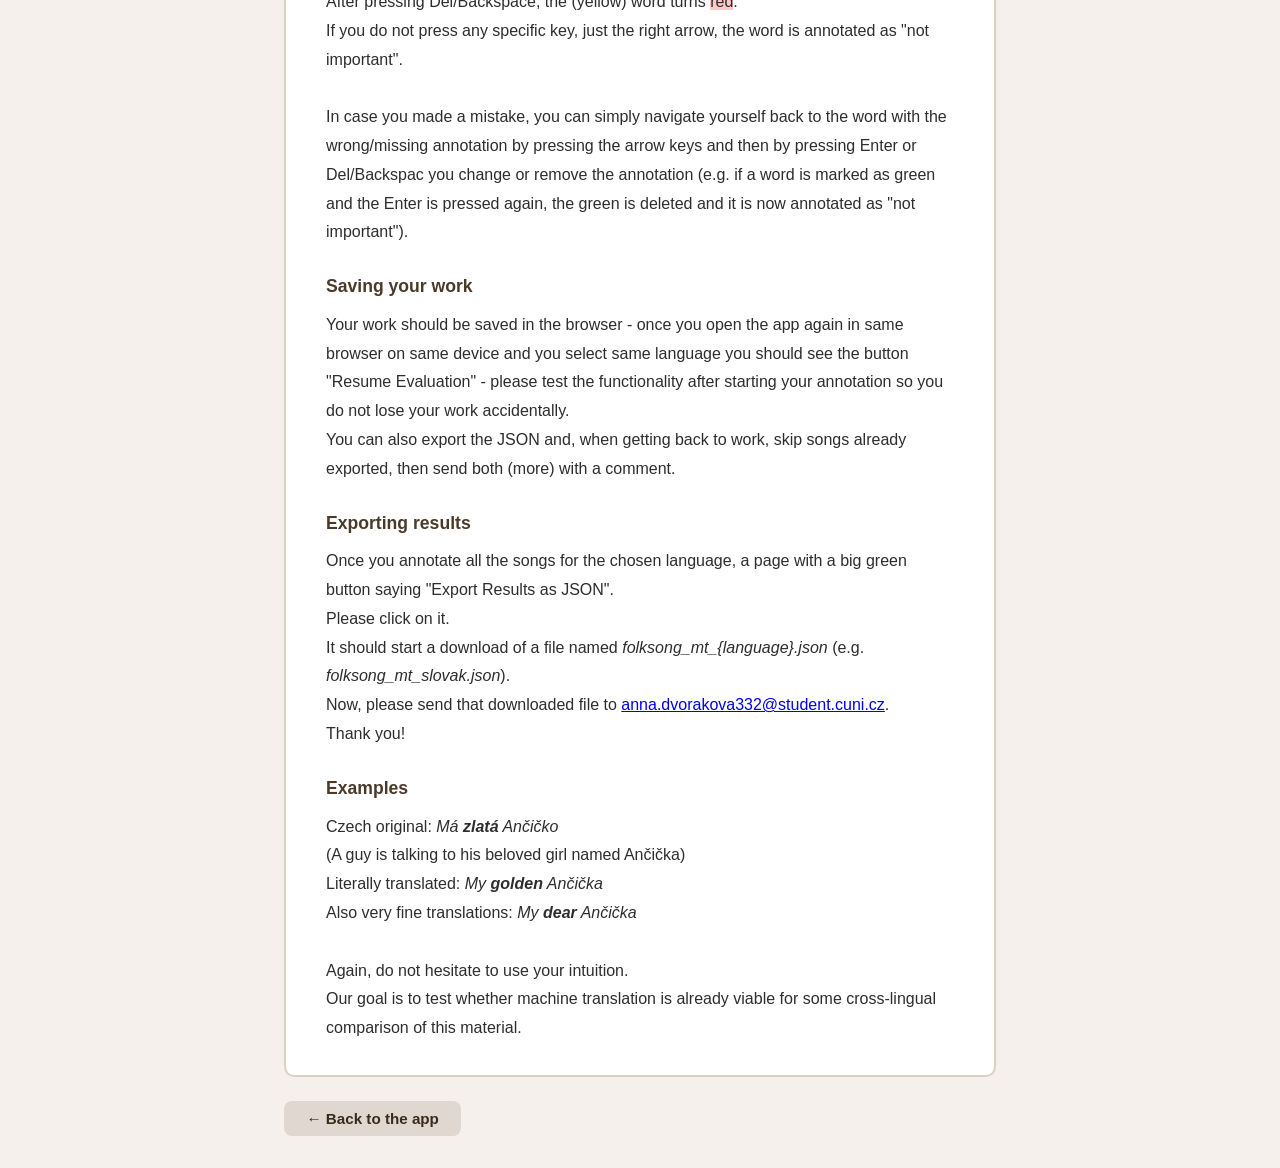
==== commit ee6d7bb7: "fix: email link in instructions" ====
--- a/instructions.html
+++ b/instructions.html
@@ -70,7 +70,7 @@
         Once you annotate all the songs for the chosen language, a page with a big green button saying "Export Results as JSON". <br>
         Please click on it. <br> 
         It should start a download of a file named <i>folksong_mt_{language}.json</i> (e.g. <i>folksong_mt_slovak.json</i>). <br>
-        Now, please send that downloaded file to <a href="mailto:anna.dvorakova332@student.cuni.cz">. <br>
+        Now, please send that downloaded file to <a href="mailto:anna.dvorakova332@student.cuni.cz">anna.dvorakova332@student.cuni.cz</a>. <br>
         Thank you!
 
         <h2>Examples</h2>
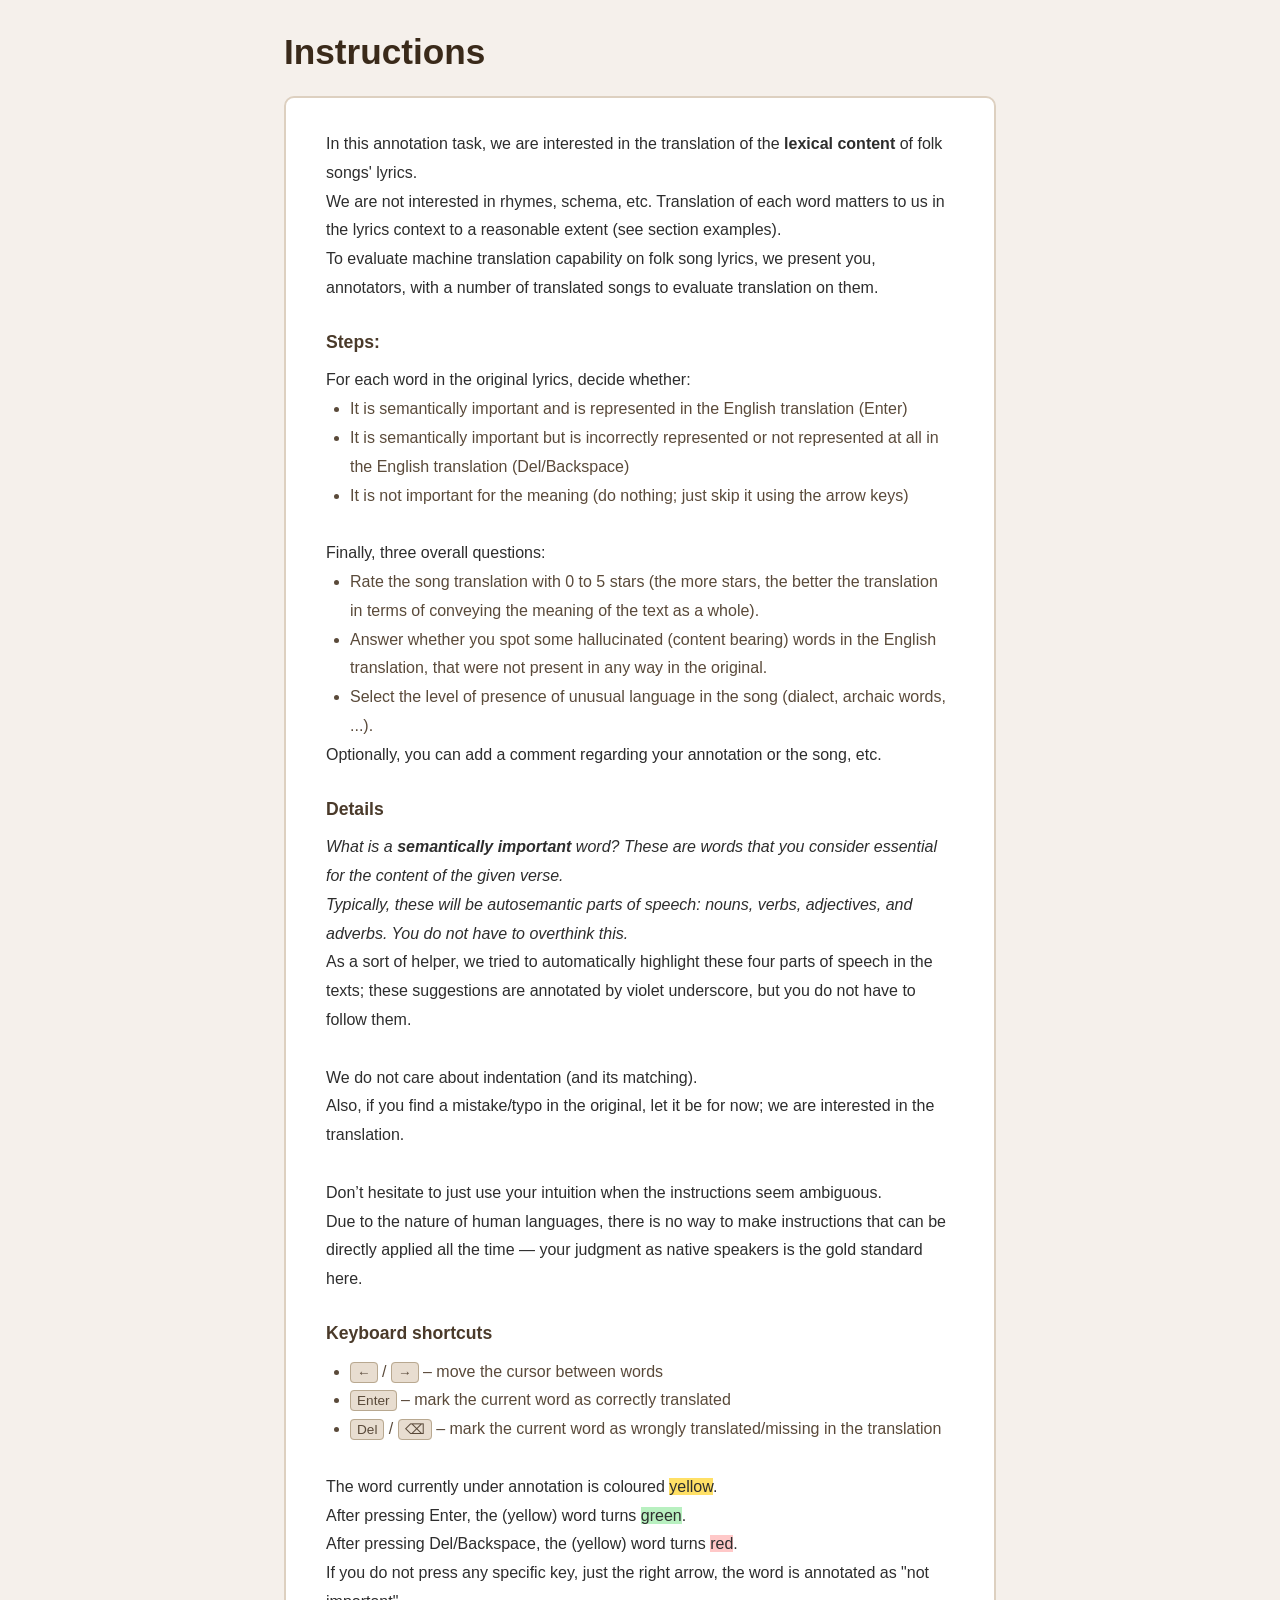
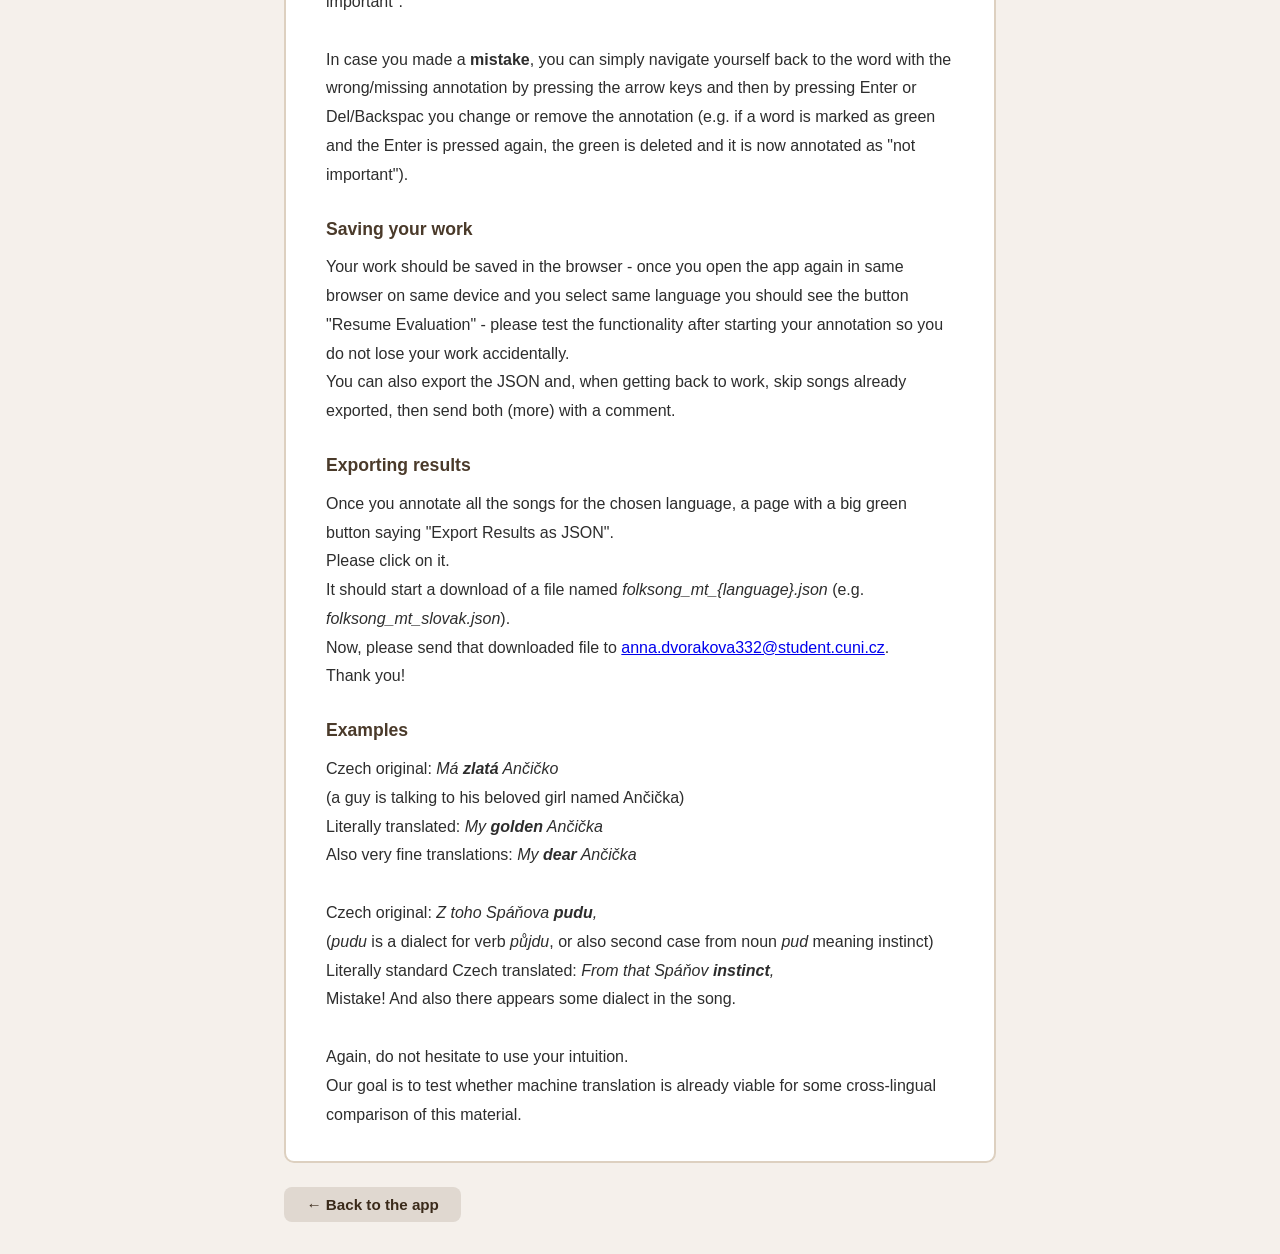
==== commit 9c1d970d: "doc: final touches on instructions" ====
--- a/instructions.html
+++ b/instructions.html
@@ -16,7 +16,7 @@
         In this annotation task, we are interested in the translation of the <b>lexical content</b> of folk songs' lyrics. <br>
         We are not interested in rhymes, schema, etc. Translation of each word matters to us in the lyrics context to a reasonable extent (see section examples). <br>
         To evaluate machine translation capability on folk song lyrics, we present you, annotators, with a number of translated songs to evaluate translation on them. 
-        <br><br>
+        
       <h2>Steps:</h2>
       For each word in the original lyrics, decide whether:<br>
         <ul>
@@ -32,7 +32,7 @@
           <li> Select the level of presence of unusual language in the song (dialect, archaic words, ...). </li>
         </ul>
         Optionally, you can add a comment regarding your annotation or the song, etc. 
-        <br><br>
+        
         <h2>Details</h2>
         <i>What is a <b>semantically important</b> word? These are words that you consider essential for the content of the given verse. <br>
         Typically, these will be autosemantic parts of speech: nouns, verbs, adjectives, and adverbs. You do not have to overthink this.</i> <br>
@@ -56,7 +56,8 @@
         After pressing Enter, the (yellow) word turns <span style="background-color: #b8f0c0;">green</span>. <br>
         After pressing Del/Backspace, the (yellow) word turns <span style="background-color: #ffc8c8;">red</span>. <br>
         If you do not press any specific key, just the right arrow, the word is annotated as "not important". <br><br>
-        In case you made a mistake, you can simply navigate yourself back to the word with the wrong/missing annotation by pressing the arrow keys 
+        
+        In case you made a <b>mistake</b>, you can simply navigate yourself back to the word with the wrong/missing annotation by pressing the arrow keys 
         and then by pressing Enter or Del/Backspac you change or remove the annotation (e.g. if a word is marked as green and the Enter is pressed again, the green is deleted
         and it is now annotated as "not important").
         <br>
@@ -75,9 +76,14 @@
 
         <h2>Examples</h2>
         Czech original: <i>Má <b>zlatá</b> Ančičko</i> <br>
-        (A guy is talking to his beloved girl named Ančička) <br>
+        (a guy is talking to his beloved girl named Ančička) <br>
         Literally translated: <i>My <b>golden</b> Ančička</i> <br>
         Also very fine translations: <i>My <b>dear</b> Ančička</i>
+        <br><br>
+        Czech original: <i>Z toho Spáňova <b>pudu</b>,</i> <br>
+        (<i>pudu</i> is a dialect for verb <i>půjdu</i>, or also second case from noun <i>pud</i> meaning instinct) <br>
+        Literally standard Czech translated: <i>From that Spáňov <b>instinct</b>,</i> <br>
+        Mistake! And also there appears some dialect in the song.
         <br><br>
         Again, do not hesitate to use your intuition. <br>
         Our goal is to test whether machine translation is already viable for some cross-lingual comparison of this material.
